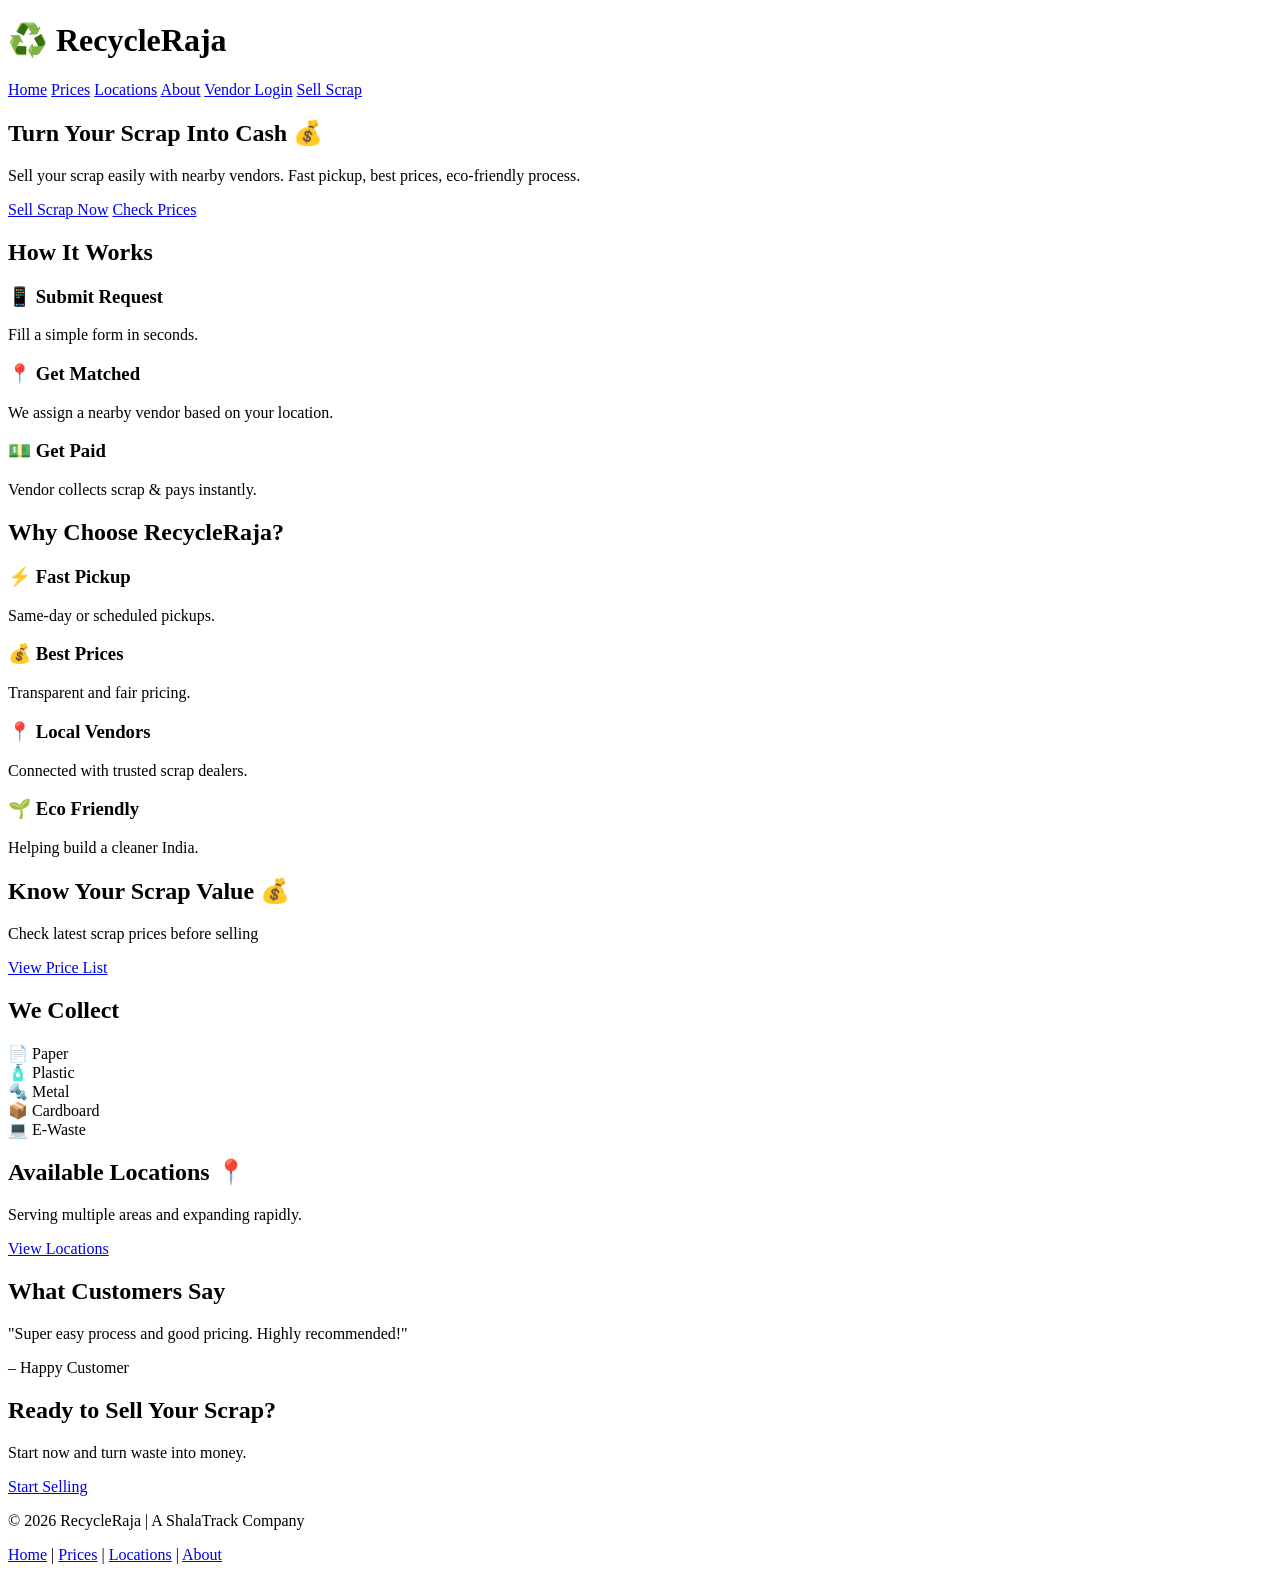
==== admin.html @ ec74c1a5 "Add files via upload" ====
<!DOCTYPE html>
<html>
<head>
  <title>Admin Panel - RecycleRaja</title>
  <meta name="viewport" content="width=device-width, initial-scale=1.0">
  <link rel="stylesheet" href="../css/style.css">

  <!-- 🔐 PASSWORD PROTECTION -->
  <script>
  const ADMIN_PASSWORD = "Recycle@123";

  let userPass = prompt("Enter Admin Password");

  if (!userPass || userPass !== ADMIN_PASSWORD) {
    alert("Access Denied ❌");
    window.location.href = "../index.html";
  }
</script>

</head>
<body>

<h1 style="text-align:center;">Admin Panel 🔐</h1>

<!-- 📊 STATS -->
<section style="text-align:center; margin:20px;">
  <h2>Total Vendors: <span id="totalVendors">0</span></h2>
</section>

<!-- ➕ ADD VENDOR -->
<section class="form-section">
  <div class="form-box">
    <h2>Add Vendor</h2>

    <form id="adminForm">
      <input type="text" id="name" placeholder="Vendor Name" required>
      <input type="text" id="phone" placeholder="Phone" required>
      <input type="text" id="area" placeholder="Area" required>
      <input type="text" id="pincode" placeholder="Pincode" required>
      <input type="text" id="vid" placeholder="Vendor ID" required>
      <input type="password" id="passField" placeholder="Password" required>

      <button type="submit" class="cta-btn">Add Vendor</button>
    </form>
  </div>
</section>

<!-- 📋 VENDOR LIST -->
<section class="form-section">
  <div class="form-box">
    <h2>All Vendors</h2>
    <div id="vendorList"></div>
  </div>
</section>

<script src="../js/admin.js"></script>

</body>
</html>
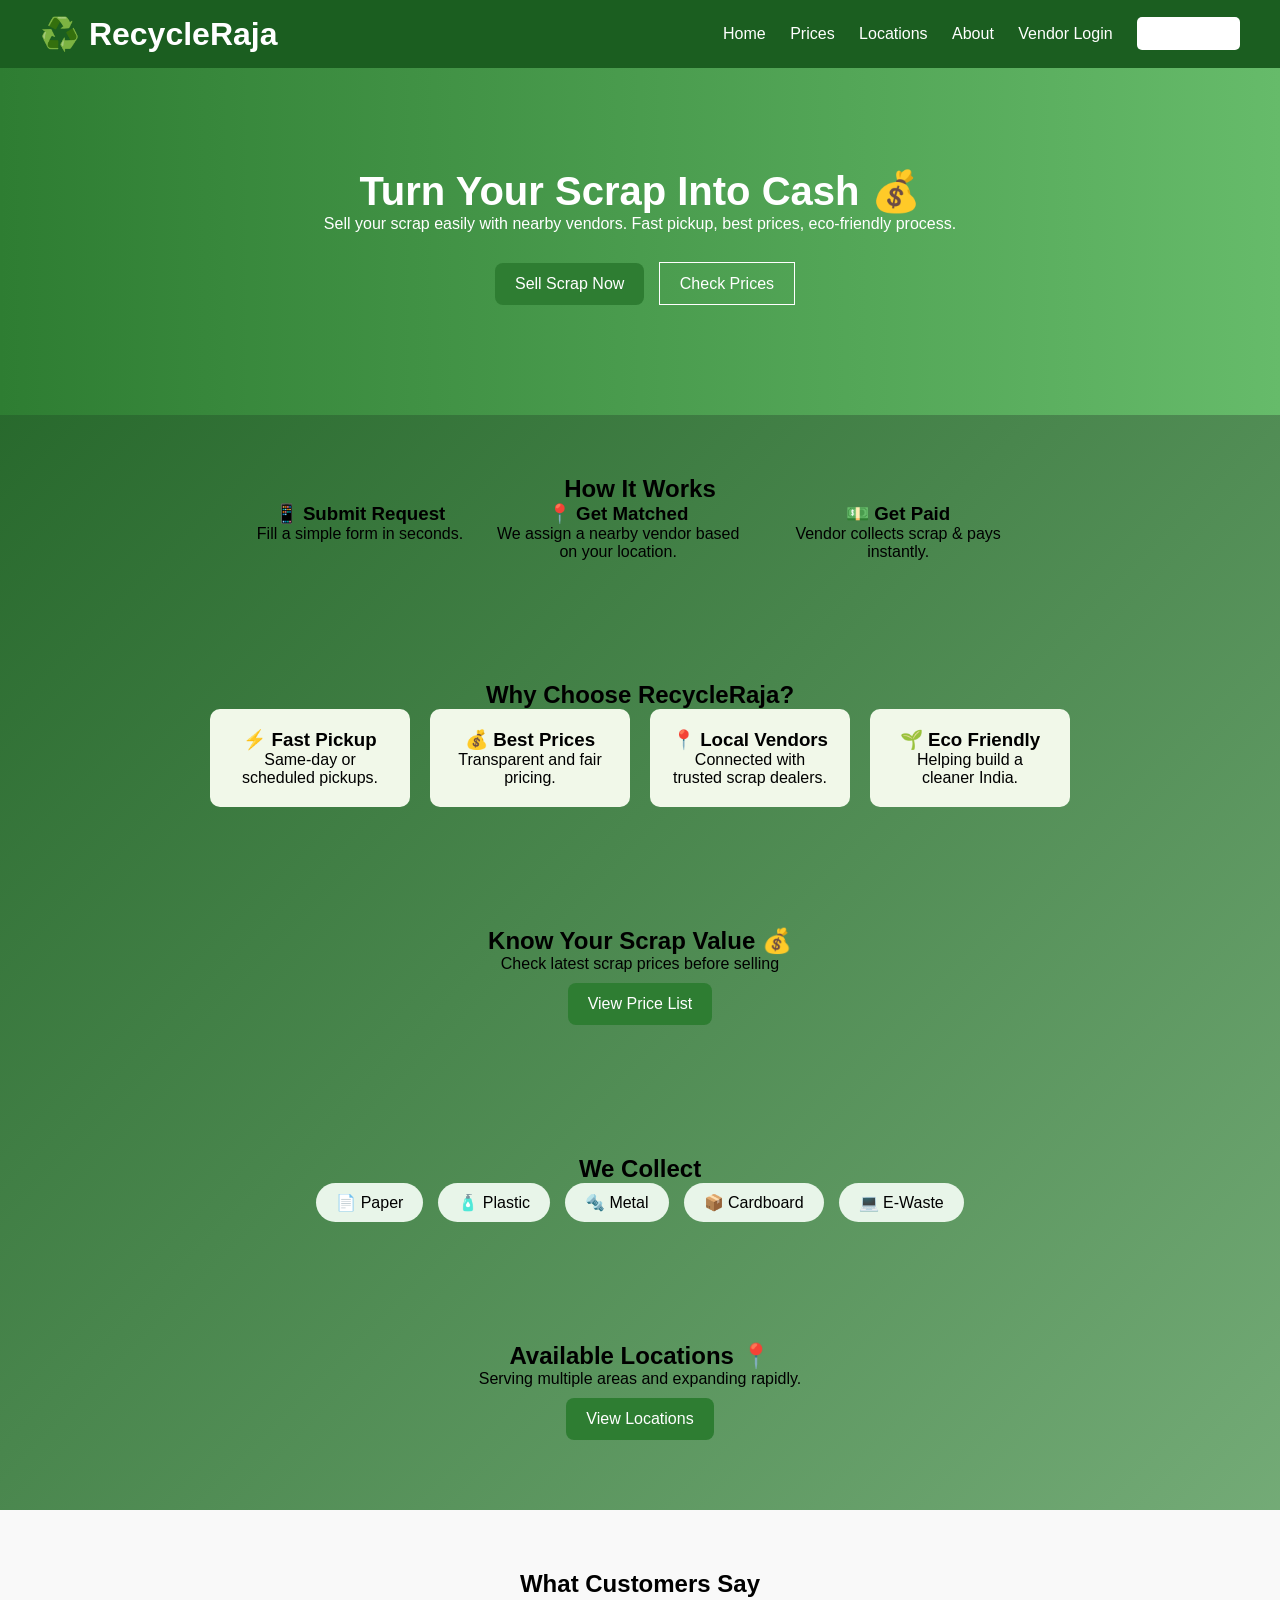
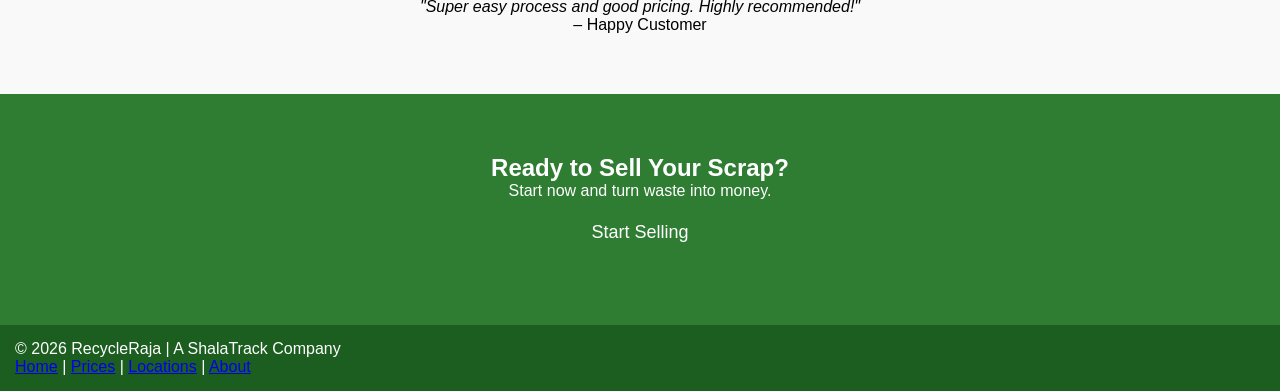
==== commit 54784214: "Update admin.html" ====
--- a/admin.html
+++ b/admin.html
@@ -3,7 +3,7 @@
 <head>
   <title>Admin Panel - RecycleRaja</title>
   <meta name="viewport" content="width=device-width, initial-scale=1.0">
-  <link rel="stylesheet" href="../css/style.css">
+  <link rel="stylesheet" href="style.css">
 
   <!-- 🔐 PASSWORD PROTECTION -->
   <script>
@@ -13,7 +13,7 @@
 
   if (!userPass || userPass !== ADMIN_PASSWORD) {
     alert("Access Denied ❌");
-    window.location.href = "../index.html";
+    window.location.href = "index.html";
   }
 </script>
 
@@ -53,7 +53,7 @@
   </div>
 </section>
 
-<script src="../js/admin.js"></script>
+<script src="admin.js"></script>
 
 </body>
-</html>+</html>
--- a/style.css
+++ b/style.css
@@ -0,0 +1,500 @@
+body {
+  margin: 0;
+  font-family: 'Segoe UI', sans-serif;
+}
+
+/* NAVBAR */
+.navbar {
+  display: flex;
+  justify-content: space-between;
+  align-items: center;
+  padding: 15px 40px;
+  background: #1b5e20;
+  color: white;
+}
+
+.navbar a {
+  margin-left: 20px;
+  color: white;
+  text-decoration: none;
+}
+
+.btn {
+  background: white;
+  color: #1b5e20;
+  padding: 8px 15px;
+  border-radius: 5px;
+}
+
+/* HERO */
+.hero {
+  background: linear-gradient(to right, #2e7d32, #66bb6a);
+  color: white;
+  padding: 100px 20px;
+  text-align: center;
+}
+
+.hero h1 {
+  font-size: 40px;
+}
+
+.hero-buttons {
+  margin-top: 20px;
+}
+
+.cta-btn {
+  background: white;
+  color: #2e7d32;
+  padding: 12px 20px;
+  border-radius: 6px;
+  text-decoration: none;
+  margin: 10px;
+}
+
+.secondary-btn {
+  border: 1px solid white;
+  padding: 12px 20px;
+  color: white;
+  text-decoration: none;
+}
+
+/* SECTIONS */
+section {
+  padding: 60px 20px;
+  text-align: center;
+}
+
+.steps {
+  display: flex;
+  justify-content: center;
+  gap: 30px;
+  flex-wrap: wrap;
+}
+
+.step {
+  max-width: 250px;
+}
+
+/* BENEFITS */
+.benefit-grid {
+  display: flex;
+  flex-wrap: wrap;
+  justify-content: center;
+  gap: 20px;
+}
+
+.card {
+  padding: 20px;
+  width: 200px;
+  background: #f1f8e9;
+  border-radius: 10px;
+}
+
+/* CATEGORIES */
+.items {
+  display: flex;
+  justify-content: center;
+  flex-wrap: wrap;
+  gap: 15px;
+}
+
+.item {
+  padding: 10px 20px;
+  background: #e8f5e9;
+  border-radius: 20px;
+}
+
+/* STATS */
+.stats-grid {
+  display: flex;
+  justify-content: center;
+  gap: 40px;
+}
+
+/* TESTIMONIAL */
+.testimonial {
+  background: #f9f9f9;
+}
+
+.quote {
+  font-style: italic;
+}
+
+/* CTA */
+.cta {
+  background: #2e7d32;
+  color: white;
+}
+
+.cta .big {
+  font-size: 18px;
+}
+
+/* FOOTER */
+footer {
+  background: #1b5e20;
+  color: white;
+  padding: 15px;
+}
+/* sell price code */
+.form-hero {
+  background: #e8f5e9;
+  text-align: center;
+  padding: 60px 20px;
+}
+
+.form-box {
+  background: white;
+  padding: 30px;
+  max-width: 450px;
+  margin: auto;
+  border-radius: 10px;
+  box-shadow: 0 5px 20px rgba(0,0,0,0.1);
+}
+
+form {
+  display: flex;
+  flex-direction: column;
+}
+
+input, select, textarea {
+  margin: 10px 0;
+  padding: 12px;
+  border-radius: 6px;
+  border: 1px solid #ccc;
+}
+
+textarea {
+  resize: none;
+  height: 80px;
+}
+
+.big {
+  font-size: 16px;
+}
+
+/* TRUST */
+.trust {
+  padding: 40px;
+  text-align: center;
+}
+
+.trust-grid {
+  display: flex;
+  justify-content: center;
+  gap: 30px;
+  flex-wrap: wrap;
+}
+/* 🌈 Animated Background */
+body {
+  margin: 0;
+  font-family: 'Segoe UI', sans-serif;
+  background: linear-gradient(-45deg, #2e7d32, #66bb6a, #a5d6a7, #1b5e20);
+  background-size: 400% 400%;
+  animation: gradientBG 10s ease infinite;
+}
+
+/* Animation */
+@keyframes gradientBG {
+  0% { background-position: 0% 50%; }
+  50% { background-position: 100% 50%; }
+  100% { background-position: 0% 50%; }
+}
+.bg-animation span {
+  position: absolute;
+  display: block;
+  width: 80px;
+  height: 80px;
+  background: rgba(255,255,255,0.2);
+  animation: move 20s linear infinite;
+  bottom: -150px;
+  border-radius: 50%;
+}
+
+.bg-animation span:nth-child(1) {
+  left: 10%;
+  animation-delay: 0s;
+}
+.bg-animation span:nth-child(2) {
+  left: 40%;
+  animation-delay: 5s;
+}
+.bg-animation span:nth-child(3) {
+  left: 70%;
+  animation-delay: 10s;
+}
+.bg-animation span:nth-child(4) {
+  left: 90%;
+  animation-delay: 15s;
+}
+
+@keyframes move {
+  0% {
+    transform: translateY(0) scale(1);
+  }
+  100% {
+    transform: translateY(-1000px) scale(1.5);
+  }
+}
+/* 💰 PRICING SECTION */
+.pricing {
+  text-align: center;
+  padding: 80px 20px;
+}
+
+/* 🧱 PRICE GRID */
+.price-list {
+  display: flex;
+  justify-content: center;
+  gap: 25px;
+  flex-wrap: wrap;
+  margin-top: 30px;
+}
+
+/* 📦 ITEM CARD */
+.item-card {
+  background: white;
+  padding: 25px;
+  width: 220px;
+  border-radius: 15px;
+  box-shadow: 0 8px 25px rgba(0,0,0,0.1);
+  transition: 0.3s ease;
+}
+
+/* 🔥 HOVER EFFECT */
+.item-card:hover {
+  transform: translateY(-8px);
+  box-shadow: 0 12px 30px rgba(0,0,0,0.2);
+}
+
+/* 📄 TITLE */
+.item-card h3 {
+  margin-bottom: 10px;
+}
+
+/* 💰 PRICE TEXT */
+.item-card p {
+  font-weight: bold;
+  color: #2e7d32;
+}
+
+/* 🔢 INPUT */
+.item-card input {
+  width: 100%;
+  margin: 12px 0;
+  padding: 10px;
+  border-radius: 6px;
+  border: 1px solid #ccc;
+}
+
+/* ➕ BUTTON */
+.item-card button {
+  width: 100%;
+  background: #2e7d32;
+  color: white;
+  border: none;
+  padding: 10px;
+  border-radius: 6px;
+  cursor: pointer;
+  transition: 0.3s;
+}
+
+.item-card button:hover {
+  background: #1b5e20;
+}
+
+/* 🧾 CART BOX */
+.cart-box {
+  margin-top: 50px;
+  background: linear-gradient(135deg, #e8f5e9, #c8e6c9);
+  padding: 25px;
+  border-radius: 15px;
+  max-width: 400px;
+  margin-left: auto;
+  margin-right: auto;
+  box-shadow: 0 5px 20px rgba(0,0,0,0.1);
+}
+
+/* 🧾 CART TITLE */
+.cart-box h2 {
+  margin-bottom: 10px;
+}
+
+/* 💰 TOTAL */
+.cart-box h3 {
+  color: #1b5e20;
+}
+
+/* 🚀 PROCEED BUTTON */
+.cart-box .cta-btn {
+  display: inline-block;
+  margin-top: 15px;
+  padding: 12px 20px;
+  background: #2e7d32;
+  color: white;
+  text-decoration: none;
+  border-radius: 6px;
+  transition: 0.3s;
+}
+
+.cart-box .cta-btn:hover {
+  background: #1b5e20;
+}
+/* 📱 MOBILE RESPONSIVE */
+@media (max-width: 768px) {
+
+  /* Navbar */
+  .navbar {
+    flex-direction: column;
+    align-items: flex-start;
+  }
+
+  .navbar nav {
+    display: flex;
+    flex-direction: column;
+    width: 100%;
+    margin-top: 10px;
+  }
+
+  .navbar nav a {
+    margin: 5px 0;
+  }
+
+  /* Hero text */
+  .hero h1 {
+    font-size: 28px;
+  }
+
+  /* Price list (cards stack) */
+  .price-list {
+    flex-direction: column;
+    align-items: center;
+  }
+
+  /* Item cards full width */
+  .item-card {
+    width: 90%;
+  }
+
+  /* Cart box */
+  .cart-box {
+    width: 90%;
+  }
+
+  /* Sections spacing */
+  section {
+    padding: 40px 15px;
+  }
+
+}
+
+/* 📱 SMALL DEVICES */
+@media (max-width: 480px) {
+
+  .hero h1 {
+    font-size: 22px;
+  }
+
+  .cta-btn {
+    width: 100%;
+    display: block;
+  }
+
+  .item-card {
+    padding: 20px;
+  }
+
+}
+/* 🔐 LOGIN BOX */
+.form-box {
+  background: white;
+  padding: 30px;
+  max-width: 400px;
+  margin: auto;
+  border-radius: 15px;
+  box-shadow: 0 10px 30px rgba(0,0,0,0.1);
+  text-align: center;
+}
+
+/* INPUT FIELDS */
+.form-box input {
+  width: 100%;
+  padding: 12px;
+  margin: 10px 0;
+  border-radius: 8px;
+  border: 1px solid #ccc;
+}
+
+/* LOGIN BUTTON */
+.form-box .cta-btn {
+  width: 100%;
+  margin-top: 10px;
+}
+/* DASHBOARD SECTION */
+.form-section {
+  padding: 60px 20px;
+  background: #f1f8e9;
+}
+
+/* DASHBOARD TEXT */
+.form-box h2 {
+  margin-bottom: 15px;
+}
+
+/* INFO TEXT */
+.form-box p {
+  margin: 8px 0;
+  font-size: 14px;
+}
+
+/* ORDER CARD */
+.order-card {
+  background: white;
+  padding: 15px;
+  margin-top: 15px;
+  border-radius: 10px;
+  box-shadow: 0 5px 15px rgba(0,0,0,0.1);
+  text-align: left;
+}
+
+/* ORDER BUTTON */
+.order-card button {
+  margin-top: 10px;
+  background: #2e7d32;
+  color: white;
+  border: none;
+  padding: 8px 12px;
+  border-radius: 5px;
+  cursor: pointer;
+}
+
+.order-card button:hover {
+  background: #1b5e20;
+}
+/* 🌍 GLOBAL SMOOTH */
+* {
+  margin: 0;
+  padding: 0;
+  box-sizing: border-box;
+  transition: all 0.3s ease;
+}
+
+body {
+  font-family: 'Segoe UI', sans-serif;
+}
+/* CTA BUTTON */
+.cta-btn {
+  background: #2e7d32;
+  color: white;
+  padding: 12px 20px;
+  border-radius: 8px;
+  text-decoration: none;
+  display: inline-block;
+  border: none;
+  cursor: pointer;
+}
+
+.cta-btn:hover {
+  transform: scale(1.05);
+  background: #1b5e20;
+}
